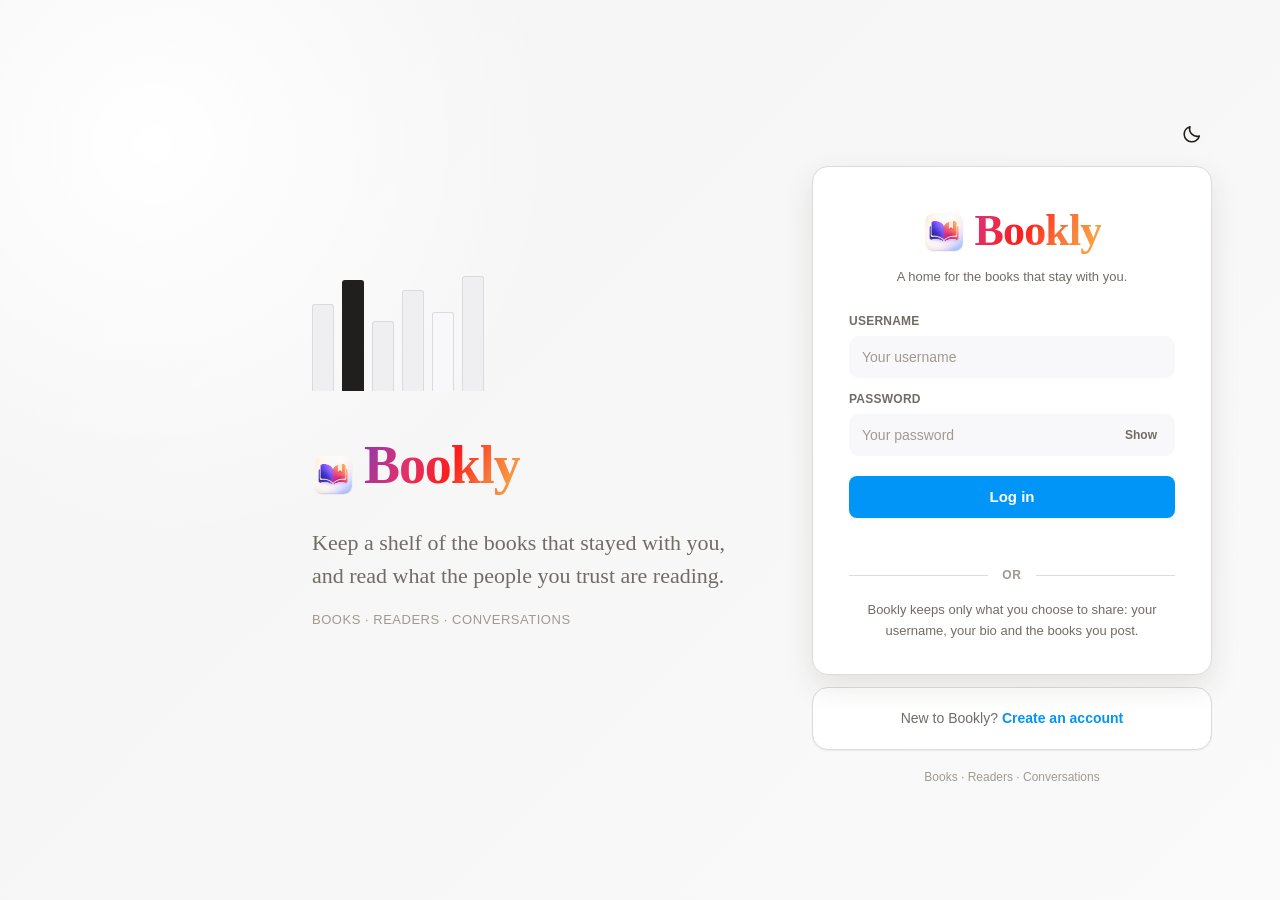
==== frontend/login.html @ fe9ab0d0 "fix: Frontend and backend communication problem fixed" ====
<!doctype html>
<html lang="en">
<head>
    <meta charset="utf-8">

    <meta
        name="viewport"
        content="width=device-width, initial-scale=1, viewport-fit=cover"
    >

    <meta name="description" content="Log in to Bookly.">

    <title>Log in | Bookly</title>

    <link rel="stylesheet" href="assets/css/main.css">
    <link rel="stylesheet" href="assets/css/auth.css">
</head>

<body data-page="login" data-shell="off">

<main class="auth">

    <section class="auth-visual" aria-hidden="true">

        <div class="auth-quote">

            <div class="auth-spines">
                <span class="auth-spine"></span>
                <span class="auth-spine"></span>
                <span class="auth-spine"></span>
                <span class="auth-spine"></span>
                <span class="auth-spine"></span>
                <span class="auth-spine"></span>
            </div>

            <span class="auth-brand-lockup"><img src="assets/images/bookly-icon.png" alt="Bookly"><span class="brand">Bookly</span></span>

            <p>
                Keep a shelf of the books that stayed with you, and read
                what the people you trust are reading.
            </p>

            <p class="auth-quote-meta">Books · Readers · Conversations</p>

        </div>

    </section>

    <div class="auth-main">

        <div class="auth-topbar">
            <button
                class="icon-btn"
                type="button"
                data-theme-toggle
                aria-label="Switch theme"
            >
                <svg viewBox="0 0 24 24" fill="none" stroke="currentColor" stroke-width="1.7" stroke-linecap="round" stroke-linejoin="round" aria-hidden="true">
                    <path d="M20 14.2A8.2 8.2 0 0 1 9.8 4a8.4 8.4 0 1 0 10.2 10.2z"/>
                </svg>
            </button>
        </div>

        <section class="auth-card">

            <div class="auth-brand">
                <h1 class="brand auth-brand-lockup"><img src="assets/images/bookly-icon.png" alt=""><span>Bookly</span></h1>
                <p>A home for the books that stay with you.</p>
            </div>

            <form class="auth-form" id="login-form" novalidate>

                <div class="field">
                    <label for="username">Username</label>

                    <input
                        class="input"
                        id="username"
                        type="text"
                        minlength="3"
                        maxlength="50"
                        autocomplete="username"
                        placeholder="Your username"
                        required
                    >
                </div>

                <div class="field">
                    <label for="password">Password</label>

                    <div class="password-field">
                        <input
                            class="input"
                            id="password"
                            type="password"
                            minlength="8"
                            maxlength="50"
                            autocomplete="current-password"
                            placeholder="Your password"
                            required
                        >

                        <button
                            class="password-toggle"
                            type="button"
                            data-password-toggle="password"
                        >
                            Show
                        </button>
                    </div>
                </div>

                <button class="btn btn-primary btn-lg btn-block auth-submit" type="submit">
                    Log in
                </button>

                <p class="form-message" id="login-message" role="status" aria-live="polite"></p>

            </form>

            <div class="auth-divider"><span>or</span></div>

            <p class="auth-note">
                Bookly keeps only what you choose to share: your username,
                your bio and the books you post.
            </p>

        </section>

        <section class="auth-switch">
            New to Bookly?
            <a href="register.html">Create an account</a>
        </section>

        <p class="auth-foot">Books · Readers · Conversations</p>

    </div>

</main>

<script src="assets/js/config.js"></script>
<script src="assets/js/api.js"></script>
<script src="assets/js/theme.js"></script>
<script src="assets/js/auth.js"></script>

</body>
</html>
---- frontend/assets/css/main.css ----
/* ==========================================================================
   Bookly — main.css
   Design tokens, resets, app shell (sidebar / topbar / tabbar) and primitives.
   Palette is strictly black / white / gray.
   ========================================================================== */

/* --------------------------------------------------------------------------
   1. Tokens
   -------------------------------------------------------------------------- */

:root {
    color-scheme: light;

    --bg: #f3f1ee;
    --bg-muted: #ece9e5;
    --surface: #fffdfa;
    --surface-2: #f7f4f0;
    --surface-3: #ebe7e1;

    --border: #ded9d2;
    --border-strong: #c9c1b8;

    --text: #211f1d;
    --text-2: #716c66;
    --text-3: #a09a92;
    --text-inverse: #ffffff;

    --solid: #292624;
    --solid-hover: #45403c;
    --solid-text: #ffffff;
    --accent: #0095F6;
    --accent-soft: #E8F3FF;
    --like: #FF3040;

    --overlay: rgba(10, 10, 10, 0.55);
    --skeleton-a: #efefef;
    --skeleton-b: #e2e2e2;

    --shadow-sm: 0 1px 2px rgba(0, 0, 0, 0.06);
    --shadow-md: 0 4px 16px rgba(0, 0, 0, 0.08);
    --shadow-lg: 0 16px 48px rgba(0, 0, 0, 0.16);

    --radius-sm: 6px;
    --radius-md: 10px;
    --radius-lg: 16px;
    --radius-pill: 999px;

    --sidebar-w: 72px;
    --sidebar-w-xl: 244px;
    --topbar-h: 54px;
    --tabbar-h: 52px;
    --feed-w: 630px;
    --aside-w: 320px;

    --font: -apple-system, BlinkMacSystemFont, "Segoe UI", Roboto, Helvetica,
        Arial, "Apple Color Emoji", "Segoe UI Emoji", sans-serif;
    --font-brand: Georgia, "Iowan Old Style", "Times New Roman", serif;

    --ease: cubic-bezier(0.22, 0.61, 0.36, 1);
    --dur: 180ms;
}

[data-theme="dark"] {
    color-scheme: dark;

    --bg: #111827;
    --bg-muted: #0f172a;
    --surface: #1b2433;
    --surface-2: #263246;
    --surface-3: #334155;

    --border: #39465a;
    --border-strong: #53647d;

    --text: #eef2ff;
    --text-2: #aab7cc;
    --text-3: #7f8da3;
    --text-inverse: #101827;

    --solid: #eee9e2;
    --solid-hover: #ffffff;
    --solid-text: #171614;
    --accent: #0095F6;
    --accent-soft: #182A38;
    --like: #FF3040;

    --overlay: rgba(0, 0, 0, 0.72);
    --skeleton-a: #1a1a1a;
    --skeleton-b: #242424;

    --shadow-sm: 0 1px 2px rgba(0, 0, 0, 0.6);
    --shadow-md: 0 4px 16px rgba(0, 0, 0, 0.7);
    --shadow-lg: 0 16px 48px rgba(0, 0, 0, 0.8);
}

/* --------------------------------------------------------------------------
   2. Reset
   -------------------------------------------------------------------------- */

*,
*::before,
*::after {
    box-sizing: border-box;
}

html {
    -webkit-text-size-adjust: 100%;
}

body {
    margin: 0;
    background: var(--bg);
    color: var(--text);
    font-family: var(--font);
    font-size: 14px;
    line-height: 1.5;
    -webkit-font-smoothing: antialiased;
    -moz-osx-font-smoothing: grayscale;
}

h1,
h2,
h3,
h4,
p,
figure {
    margin: 0;
}

img,
svg {
    display: block;
    max-width: 100%;
}

button,
input,
select,
textarea {
    font: inherit;
    color: inherit;
}

button {
    background: none;
    border: 0;
    padding: 0;
    cursor: pointer;
}

a {
    color: inherit;
    text-decoration: none;
}

ul {
    margin: 0;
    padding: 0;
    list-style: none;
}

:focus-visible {
    outline: 2px solid var(--text);
    outline-offset: 2px;
    border-radius: var(--radius-sm);
}

::selection {
    background: var(--text);
    color: var(--text-inverse);
}

* {
    scrollbar-width: thin;
    scrollbar-color: var(--border-strong) transparent;
}

*::-webkit-scrollbar {
    width: 8px;
    height: 8px;
}

*::-webkit-scrollbar-thumb {
    background: var(--border-strong);
    border-radius: var(--radius-pill);
}

*::-webkit-scrollbar-track {
    background: transparent;
}

/* --------------------------------------------------------------------------
   3. Typography helpers
   -------------------------------------------------------------------------- */

.brand {
    font-family: var(--font-brand);
    font-size: 24px;
    letter-spacing: -0.02em;
    font-weight: 600;
}

.title-lg {
    font-size: 20px;
    font-weight: 600;
    letter-spacing: -0.01em;
}

.title-md {
    font-size: 16px;
    font-weight: 600;
}

.meta {
    color: var(--text-2);
    font-size: 12px;
}

.muted {
    color: var(--text-2);
}

.truncate {
    overflow: hidden;
    text-overflow: ellipsis;
    white-space: nowrap;
}

.visually-hidden {
    position: absolute;
    width: 1px;
    height: 1px;
    margin: -1px;
    padding: 0;
    overflow: hidden;
    clip: rect(0 0 0 0);
    white-space: nowrap;
    border: 0;
}

/* --------------------------------------------------------------------------
   4. Buttons
   -------------------------------------------------------------------------- */

.btn {
    display: inline-flex;
    align-items: center;
    justify-content: center;
    gap: 8px;
    height: 34px;
    padding: 0 16px;
    border-radius: var(--radius-md);
    border: 1px solid transparent;
    font-size: 14px;
    font-weight: 600;
    white-space: nowrap;
    transition: background var(--dur) var(--ease), color var(--dur) var(--ease),
        border-color var(--dur) var(--ease), transform var(--dur) var(--ease),
        opacity var(--dur) var(--ease);
}

.btn:active {
    transform: scale(0.97);
}

.btn[disabled] {
    opacity: 0.5;
    pointer-events: none;
}

.btn-primary {
    background: var(--accent);
    color: var(--solid-text);
}

.btn-primary:hover {
    background: #3f4aa3;
}

.btn-secondary {
    background: var(--surface-2);
    color: var(--text);
}

.btn-secondary:hover {
    background: var(--surface-3);
}

.btn-outline {
    background: transparent;
    border-color: var(--border);
    color: var(--text);
}

.btn-outline:hover {
    background: var(--surface-2);
    border-color: var(--border-strong);
}

.btn-danger {
    background: transparent;
    border-color: var(--border);
    color: var(--text);
}

.btn-danger:hover {
    background: var(--surface-2);
    border-color: var(--text);
}

.btn-ghost {
    background: transparent;
    color: var(--text-2);
    height: 32px;
    padding: 0 10px;
}

.btn-ghost:hover {
    color: var(--text);
    background: var(--surface-2);
}

.btn-block {
    width: 100%;
}

.btn-lg {
    height: 42px;
    padding: 0 22px;
    font-size: 15px;
}

.btn-sm {
    height: 30px;
    padding: 0 12px;
    font-size: 13px;
}

.btn-icon {
    width: 34px;
    padding: 0;
    flex: none;
}

.btn svg {
    width: 16px;
    height: 16px;
    flex: none;
}

.link {
    color: var(--accent);
    font-weight: 600;
}

.link:hover {
    color: var(--text-2);
}

.icon-btn {
    display: inline-flex;
    align-items: center;
    justify-content: center;
    width: 40px;
    height: 40px;
    border-radius: var(--radius-pill);
    color: var(--text);
    transition: background var(--dur) var(--ease),
        transform var(--dur) var(--ease);
}

.icon-btn:hover {
    background: var(--surface-2);
}

.icon-btn:active {
    transform: scale(0.92);
}

.icon-btn svg {
    width: 22px;
    height: 22px;
}

/* --------------------------------------------------------------------------
   5. Forms
   -------------------------------------------------------------------------- */

.field {
    display: flex;
    flex-direction: column;
    gap: 6px;
    margin-bottom: 14px;
}

.field > label {
    font-size: 12px;
    font-weight: 600;
    letter-spacing: 0.02em;
    text-transform: uppercase;
    color: var(--text-2);
}

.input,
.textarea,
.select {
    width: 100%;
    background: var(--surface-2);
    border: 1px solid transparent;
    border-radius: var(--radius-md);
    padding: 10px 12px;
    font-size: 14px;
    color: var(--text);
    transition: border-color var(--dur) var(--ease),
        background var(--dur) var(--ease);
}

.input::placeholder,
.textarea::placeholder {
    color: var(--text-3);
}

.input:focus,
.textarea:focus,
.select:focus {
    outline: none;
    border-color: var(--border-strong);
    background: var(--surface);
}

.textarea {
    min-height: 110px;
    resize: vertical;
    line-height: 1.6;
}

.select {
    appearance: none;
    background-image: linear-gradient(45deg, transparent 50%, var(--text-2) 50%),
        linear-gradient(135deg, var(--text-2) 50%, transparent 50%);
    background-position: calc(100% - 18px) 50%, calc(100% - 13px) 50%;
    background-size: 5px 5px, 5px 5px;
    background-repeat: no-repeat;
    padding-right: 36px;
}

.field-hint {
    font-size: 12px;
    color: var(--text-3);
}

.switch-row {
    display: flex;
    align-items: center;
    justify-content: space-between;
    gap: 16px;
    padding: 14px 0;
    border-top: 1px solid var(--border);
}

.switch-row-text strong {
    display: block;
    font-size: 14px;
}

.switch {
    position: relative;
    display: inline-block;
    width: 42px;
    height: 24px;
    flex: none;
}

.switch input {
    position: absolute;
    opacity: 0;
    width: 100%;
    height: 100%;
    margin: 0;
    cursor: pointer;
    z-index: 1;
}

.switch-track {
    position: absolute;
    inset: 0;
    border-radius: var(--radius-pill);
    background: var(--surface-3);
    border: 1px solid var(--border);
    transition: background var(--dur) var(--ease),
        border-color var(--dur) var(--ease);
}

.switch-track::after {
    content: "";
    position: absolute;
    top: 50%;
    left: 3px;
    width: 16px;
    height: 16px;
    transform: translateY(-50%);
    border-radius: 50%;
    background: var(--text-2);
    transition: transform var(--dur) var(--ease),
        background var(--dur) var(--ease);
}

.switch input:checked + .switch-track {
    background: var(--solid);
    border-color: var(--solid);
}

.switch input:checked + .switch-track::after {
    transform: translate(18px, -50%);
    background: var(--solid-text);
}

.form-message {
    min-height: 18px;
    font-size: 13px;
    color: var(--text-2);
    margin-top: 10px;
}

.form-message.is-error {
    color: var(--text);
    font-weight: 600;
}

.form-message.is-success {
    color: var(--text-2);
    font-weight: 600;
}

/* --------------------------------------------------------------------------
   6. Avatars
   -------------------------------------------------------------------------- */

.avatar {
    display: inline-flex;
    align-items: center;
    justify-content: center;
    width: 32px;
    height: 32px;
    flex: none;
    border-radius: 50%;
    background: var(--surface-3);
    color: var(--text);
    font-weight: 600;
    font-size: 13px;
    text-transform: uppercase;
    user-select: none;
    overflow: hidden;
    border: 1px solid var(--border);
}

.avatar img {
    width: 100%;
    height: 100%;
    object-fit: cover;
}

.avatar-sm {
    width: 26px;
    height: 26px;
    font-size: 11px;
}

.avatar-md {
    width: 44px;
    height: 44px;
    font-size: 16px;
}

.avatar-lg {
    width: 77px;
    height: 77px;
    font-size: 28px;
}

.avatar-xl {
    width: 96px;
    height: 96px;
    font-size: 34px;
}

/* --------------------------------------------------------------------------
   7. App shell
   -------------------------------------------------------------------------- */

.app {
    min-height: 100vh;
    padding-bottom: calc(var(--tabbar-h) + env(safe-area-inset-bottom, 0px));
}

.sidebar {
    display: none;
    position: fixed;
    top: 0;
    left: 0;
    bottom: 0;
    width: var(--sidebar-w);
    padding: 8px 12px 20px;
    border-right: 1px solid var(--border);
    background: var(--bg);
    z-index: 40;
    flex-direction: column;
    transition: width var(--dur) var(--ease);
}

.sidebar-brand {
    display: flex;
    align-items: center;
    gap: 12px;
    height: 72px;
    padding: 0 12px;
    margin-bottom: 8px;
}

.brand-mark {
    display: inline-flex;
    align-items: center;
    justify-content: center;
    width: 26px;
    height: 26px;
    flex: none;
    color: var(--text);
}

.brand-mark svg {
    width: 26px;
    height: 26px;
}

.bookly-brand-icon { width: 30px; height: 30px; object-fit: contain; }
.topbar-brand { display: inline-flex; align-items: center; gap: 8px; }
.topbar-brand .bookly-brand-icon { width: 28px; height: 28px; }

.sidebar-brand .brand-text {
    display: none;
}

.sidebar-nav {
    display: flex;
    flex-direction: column;
    gap: 4px;
    flex: 1;
}

.sidebar-foot {
    display: flex;
    flex-direction: column;
    gap: 4px;
    padding-top: 8px;
}

.nav-link {
    display: flex;
    align-items: center;
    gap: 16px;
    height: 48px;
    padding: 0 12px;
    border-radius: var(--radius-lg);
    color: var(--text);
    transition: background var(--dur) var(--ease),
        transform var(--dur) var(--ease);
}

.nav-link:hover {
    background: var(--surface-2);
}

.nav-link:active {
    transform: scale(0.98);
}

.nav-link svg {
    width: 24px;
    height: 24px;
    flex: none;
}

.nav-link span {
    display: none;
    font-size: 15px;
}

.nav-link.is-active {
    font-weight: 700;
    color: var(--accent);
    background: var(--accent-soft);
}

.nav-link.is-active svg {
    stroke-width: 2.4;
}

.nav-link .avatar {
    width: 24px;
    height: 24px;
    font-size: 11px;
}

.nav-link.is-active .avatar {
    border-color: var(--text);
    border-width: 2px;
}

.topbar {
    position: sticky;
    top: 0;
    z-index: 35;
    display: flex;
    align-items: center;
    justify-content: space-between;
    gap: 12px;
    height: var(--topbar-h);
    padding: 0 8px 0 16px;
    background: var(--bg);
    border-bottom: 1px solid var(--border);
}

.topbar .brand {
    font-size: 22px;
}

.topbar-actions {
    display: flex;
    align-items: center;
    gap: 2px;
}

.topbar-title {
    display: inline-flex;
    align-items: center;
    gap: 10px;
    font-weight: 600;
    font-size: 16px;
    min-width: 0;
}

.tabbar {
    position: fixed;
    left: 0;
    right: 0;
    bottom: 0;
    z-index: 40;
    display: flex;
    align-items: center;
    justify-content: space-around;
    height: calc(var(--tabbar-h) + env(safe-area-inset-bottom, 0px));
    padding-bottom: env(safe-area-inset-bottom, 0px);
    background: var(--bg);
    border-top: 1px solid var(--border);
}

.tabbar a {
    display: inline-flex;
    align-items: center;
    justify-content: center;
    width: 48px;
    height: 100%;
    color: var(--text);
    transition: transform var(--dur) var(--ease);
}

.tabbar a:active {
    transform: scale(0.9);
}

.tabbar svg {
    width: 24px;
    height: 24px;
}

.tabbar a.is-active {
    color: var(--accent);
    background: var(--accent-soft);
    border-radius: var(--radius-md);
}

.tabbar a.is-active svg {
    stroke-width: 2.6
}

.tabbar .avatar {
    width: 24px;
    height: 24px;
    font-size: 11px;
}

.tabbar a.is-active .avatar {
    border-color: var(--text);
    border-width: 2px;
}

.shell {
    width: 100%;
    margin: 0 auto;
    padding: 0 0 40px;
}

.container {
    width: 100%;
    max-width: var(--feed-w);
    margin: 0 auto;
    padding: 0 0 24px;
}

.container-wide {
    max-width: 935px;
    padding: 0 16px 24px;
}

.container-narrow {
    max-width: 620px;
    padding: 0 16px 24px;
}

/* --------------------------------------------------------------------------
   8. Search panel
   -------------------------------------------------------------------------- */

.search-panel {
    position: fixed;
    inset: 0;
    z-index: 60;
    display: none;
}

.search-panel.is-open {
    display: block;
}

.search-backdrop {
    position: absolute;
    inset: 0;
    background: var(--overlay);
    animation: fade-in var(--dur) var(--ease);
}

.search-sheet {
    position: absolute;
    top: 0;
    left: 0;
    width: min(420px, 100%);
    height: 100%;
    background: var(--bg);
    border-right: 1px solid var(--border);
    box-shadow: var(--shadow-lg);
    display: flex;
    flex-direction: column;
    animation: slide-in-left 220ms var(--ease);
}

.search-head {
    padding: 20px 16px 14px;
    border-bottom: 1px solid var(--border);
}

.search-head-row {
    display: flex;
    align-items: center;
    justify-content: space-between;
    margin-bottom: 16px;
}

.search-input-wrap {
    position: relative;
}

.search-input-wrap > svg {
    position: absolute;
    left: 12px;
    top: 50%;
    transform: translateY(-50%);
    width: 16px;
    height: 16px;
    color: var(--text-3);
    pointer-events: none;
}

.search-input-wrap .input {
    padding-left: 36px;
}

.search-results {
    flex: 1;
    overflow-y: auto;
    padding: 8px 0 24px;
}

.search-hint {
    padding: 28px 20px;
    color: var(--text-3);
    font-size: 14px;
    text-align: center;
}

/* --------------------------------------------------------------------------
   9. User rows
   -------------------------------------------------------------------------- */

.user-row {
    display: flex;
    align-items: center;
    gap: 12px;
    padding: 8px 16px;
    transition: background var(--dur) var(--ease);
}

.user-row:hover {
    background: var(--surface-2);
}

.user-row-body {
    min-width: 0;
    flex: 1;
}

.user-row-name {
    font-weight: 600;
    font-size: 14px;
}

.user-row-meta {
    color: var(--text-2);
    font-size: 12px;
}

/* --------------------------------------------------------------------------
   10. Modal
   -------------------------------------------------------------------------- */

.modal {
    position: fixed;
    inset: 0;
    z-index: 70;
    display: none;
    align-items: center;
    justify-content: center;
    padding: 20px;
}

.modal.is-open {
    display: flex;
}

.modal-backdrop {
    position: absolute;
    inset: 0;
    background: var(--overlay);
    animation: fade-in var(--dur) var(--ease);
}

.modal-card {
    position: relative;
    width: min(400px, 100%);
    max-height: 82vh;
    overflow: hidden;
    display: flex;
    flex-direction: column;
    background: var(--surface);
    border: 1px solid var(--border);
    border-radius: var(--radius-lg);
    box-shadow: var(--shadow-lg);
    animation: pop-in 200ms var(--ease);
}

.modal-head {
    padding: 22px 20px 16px;
    text-align: center;
}

.modal-head p {
    color: var(--text-2);
    margin-top: 6px;
    font-size: 14px;
}

.modal-body {
    overflow-y: auto;
    padding: 4px 0 8px;
}

.modal-actions {
    display: flex;
    flex-direction: column;
}

.modal-action {
    padding: 14px 16px;
    font-size: 14px;
    font-weight: 600;
    text-align: center;
    border-top: 1px solid var(--border);
    transition: background var(--dur) var(--ease);
}

.modal-action:hover {
    background: var(--surface-2);
}

.modal-action.is-strong {
    font-weight: 700;
}

.modal-list-head {
    display: flex;
    align-items: center;
    justify-content: space-between;
    padding: 14px 16px;
    border-bottom: 1px solid var(--border);
}

/* --------------------------------------------------------------------------
   11. Toast
   -------------------------------------------------------------------------- */

.toast-stack {
    position: fixed;
    left: 50%;
    bottom: calc(var(--tabbar-h) + 20px);
    transform: translateX(-50%);
    z-index: 90;
    display: flex;
    flex-direction: column;
    gap: 8px;
    align-items: center;
    pointer-events: none;
    width: min(420px, calc(100% - 32px));
}

.toast {
    background: var(--solid);
    color: var(--solid-text);
    padding: 11px 16px;
    border-radius: var(--radius-md);
    font-size: 13px;
    box-shadow: var(--shadow-md);
    animation: toast-in 220ms var(--ease);
    max-width: 100%;
    text-align: center;
}

.toast.is-out {
    animation: toast-out 200ms var(--ease) forwards;
}

/* --------------------------------------------------------------------------
   12. States
   -------------------------------------------------------------------------- */

.skeleton {
    background: linear-gradient(
        90deg,
        var(--skeleton-a) 25%,
        var(--skeleton-b) 37%,
        var(--skeleton-a) 63%
    );
    background-size: 400% 100%;
    animation: shimmer 1.3s ease infinite;
    border-radius: var(--radius-sm);
}

.spinner {
    width: 22px;
    height: 22px;
    border-radius: 50%;
    border: 2px solid var(--border);
    border-top-color: var(--text);
    animation: spin 700ms linear infinite;
    margin: 32px auto;
}

.state {
    text-align: center;
    padding: 56px 24px;
    display: flex;
    flex-direction: column;
    align-items: center;
    gap: 10px;
}

.state svg {
    width: 44px;
    height: 44px;
    color: var(--text-3);
    margin-bottom: 4px;
}

.state h2 {
    font-size: 20px;
    font-weight: 600;
}

.state p {
    color: var(--text-2);
    max-width: 340px;
}

.state .btn {
    margin-top: 10px;
}

/* --------------------------------------------------------------------------
   13. Animations
   -------------------------------------------------------------------------- */

@keyframes fade-in {
    from {
        opacity: 0;
    }
    to {
        opacity: 1;
    }
}

@keyframes pop-in {
    from {
        opacity: 0;
        transform: scale(0.96);
    }
    to {
        opacity: 1;
        transform: scale(1);
    }
}

@keyframes slide-in-left {
    from {
        transform: translateX(-24px);
        opacity: 0;
    }
    to {
        transform: translateX(0);
        opacity: 1;
    }
}

@keyframes toast-in {
    from {
        opacity: 0;
        transform: translateY(12px);
    }
    to {
        opacity: 1;
        transform: translateY(0);
    }
}

@keyframes toast-out {
    to {
        opacity: 0;
        transform: translateY(8px);
    }
}

@keyframes shimmer {
    from {
        background-position: 100% 50%;
    }
    to {
        background-position: 0 50%;
    }
}

@keyframes spin {
    to {
        transform: rotate(360deg);
    }
}

@keyframes rise {
    from {
        opacity: 0;
        transform: translateY(10px);
    }
    to {
        opacity: 1;
        transform: translateY(0);
    }
}

@keyframes heart-pop {
    0% {
        transform: scale(1);
    }
    35% {
        transform: scale(1.25);
    }
    70% {
        transform: scale(0.92);
    }
    100% {
        transform: scale(1);
    }
}

@keyframes burst {
    0% {
        opacity: 0;
        transform: translate(-50%, -50%) scale(0.4);
    }
    20% {
        opacity: 1;
        transform: translate(-50%, -50%) scale(1.15);
    }
    45% {
        transform: translate(-50%, -50%) scale(0.95);
    }
    65% {
        opacity: 1;
        transform: translate(-50%, -50%) scale(1);
    }
    100% {
        opacity: 0;
        transform: translate(-50%, -50%) scale(1.05);
    }
}

@media (prefers-reduced-motion: reduce) {
    *,
    *::before,
    *::after {
        animation-duration: 0.01ms !important;
        animation-iteration-count: 1 !important;
        transition-duration: 0.01ms !important;
    }
}

/* --------------------------------------------------------------------------
   14. Responsive shell
   -------------------------------------------------------------------------- */

@media (min-width: 768px) {
    .app {
        padding-left: var(--sidebar-w);
        padding-bottom: 0;
    }

    .sidebar {
        display: flex;
    }

    .topbar,
    .tabbar {
        display: none;
    }

    .shell {
        padding-top: 28px;
    }

    .toast-stack {
        bottom: 28px;
        left: calc(50% + (var(--sidebar-w) / 2));
    }

    .search-sheet {
        left: var(--sidebar-w);
        border-radius: 0 var(--radius-lg) var(--radius-lg) 0;
    }
}

@media (min-width: 1264px) {
    .app {
        padding-left: var(--sidebar-w-xl);
    }

    .sidebar {
        width: var(--sidebar-w-xl);
        padding: 8px 12px 20px 16px;
    }

    .sidebar-brand .brand-text {
        display: block;
    }

    .nav-link span {
        display: block;
    }

    .toast-stack {
        left: calc(50% + (var(--sidebar-w-xl) / 2));
    }

    .search-sheet {
        left: var(--sidebar-w-xl);
    }
}

@media (max-width: 767px) {
    .hide-mobile {
        display: none !important;
    }
}

@media (min-width: 768px) {
    .hide-desktop {
        display: none !important;
    }
}

/* Production polish overrides */
:root { --bg: #FAFAFA --bg-muted: #F4F4F4 --surface: #FFFFFF --surface-2: #F8F8FA --surface-3: #EFEFF2 --border: #DBDBDB --border-strong: #BDBDBD --accent: #0095F6; --accent-soft: #E8F3FF; --like: #FF3040 --shadow-sm: 0 3px 12px rgba(65,49,34,.07); --shadow-md: 0 12px 30px rgba(65,49,34,.11); }
[data-theme="dark"] { --bg: #000000 --bg-muted: #121212 --surface: #121212 --surface-2: #1C1C1C --surface-3: #262626 --border: #2B2B2B --border-strong: #464646 --text: #f2eee8; --text-2: #b5aea5; --text-3: #817b74; --accent: #0095F6; --accent-soft: #182A38; --like: #FF3040 --shadow-sm: 0 4px 14px rgba(0,0,0,.24); --shadow-md: 0 14px 34px rgba(0,0,0,.32); }
body { background: radial-gradient(circle at 50% -20%, var(--surface-2), var(--bg) 46%); }
.btn-primary, .auth-submit { background: var(--accent); color: #fff; box-shadow: var(--shadow-sm); }
.btn-primary:hover, .auth-submit:hover { background: color-mix(in srgb, var(--accent) 82%, #202033); box-shadow: var(--shadow-md); }
.nav-link.is-active, .tabbar a.is-active { color: var(--accent); background: var(--accent-soft); }
.link, .auth-switch a, .profile-tab.is-active { color: var(--accent); }
.icon-btn:hover, .post-more:hover, .btn-outline:hover, .btn-ghost:hover, .password-toggle:hover { color: var(--accent); background: var(--accent-soft); }
.input:focus, .textarea:focus, .select:focus { border-color: var(--accent); box-shadow: 0 0 0 3px color-mix(in srgb, var(--accent) 18%, transparent); }
.avatar { background: linear-gradient(145deg, var(--surface-3), var(--surface-2)); }


/* Instagram-inspired Bookly branding accents */
:root { --brand-gradient: linear-gradient(115deg, #833AB4 0%, #E1306C 32%, #FD1D1D 55%, #F77737 76%, #FCAF45 100%); }
.brand { background: var(--brand-gradient); -webkit-background-clip: text; background-clip: text; color: transparent; }
.sidebar-brand:hover .brand { filter: saturate(1.15); }
.avatar-ring { background: var(--brand-gradient); }
.post-action.is-liked svg, .comment-like.is-liked svg { color: #FF3040; fill: #FF3040; }


/* Final Instagram palette tokens */
:root { --bg: #FAFAFA; --bg-muted: #F4F4F4; --surface: #FFFFFF; --surface-2: #F8F8FA; --surface-3: #EFEFF2; --border: #DBDBDB; --border-strong: #BDBDBD; --accent: #0095F6; --accent-soft: #E8F3FF; --like: #FF3040; }
[data-theme="dark"] { --bg: #000000; --bg-muted: #121212; --surface: #121212; --surface-2: #1C1C1C; --surface-3: #262626; --border: #2B2B2B; --border-strong: #464646; --accent: #0095F6; --accent-soft: #182A38; --like: #FF3040; }


.session-list { display: flex; flex-direction: column; }
.session-row { display: flex; align-items: center; justify-content: space-between; gap: 14px; padding: 14px 16px; border-top: 1px solid var(--border); }
.session-row-copy { display: flex; min-width: 0; flex-direction: column; gap: 3px; }
.session-row-copy strong { font-size: 14px; }
.session-row-copy span, .session-empty { color: var(--text-2); font-size: 12px; }
.session-row .btn { flex: none; }
.session-logout-others { color: var(--accent); }
---- frontend/assets/css/auth.css ----
/* ==========================================================================
   Bookly — auth.css
   Login and registration screens. Depends on tokens declared in main.css.
   ========================================================================== */

.auth {
    min-height: 100vh;
    display: grid;
    grid-template-columns: minmax(0, 1fr);
    align-items: center;
    justify-items: center;
    padding: 32px 20px 48px;
    background:
        radial-gradient(circle at 12% 16%, var(--surface) 0, transparent 30%),
        linear-gradient(135deg, var(--bg-muted), var(--bg));
}

.auth-visual {
    display: none;
}

.auth-main {
    width: 100%;
    max-width: 380px;
    display: flex;
    flex-direction: column;
    gap: 12px;
}

.auth-topbar {
    display: flex;
    align-items: center;
    justify-content: flex-end;
    width: 100%;
    max-width: 380px;
    margin: 0 auto;
}

.auth-card {
    border: 1px solid var(--border);
    border-radius: var(--radius-lg);
    background: var(--surface);
    padding: 40px 36px 32px;
    box-shadow: var(--shadow-md);
    animation: rise 320ms var(--ease) both;
    box-shadow: 0 18px 42px rgba(58, 48, 42, 0.12);
}

.auth-brand {
    text-align: center;
    margin-bottom: 26px;
}

.auth-brand-lockup { display: inline-flex; align-items: center; justify-content: center; gap: 10px; }
.auth-brand-lockup img { width: 42px; height: 42px; object-fit: contain; }

.auth-brand .brand {
    font-family: var(--font-brand);
    font-size: 44px;
    font-weight: 700;
    line-height: 1.1;
}

.auth-brand p {
    color: var(--text-2);
    font-size: 13px;
    margin-top: 8px;
}

.auth-form .field {
    margin-bottom: 12px;
}

.auth-form .input {
    height: 42px;
}

.auth-submit {
    margin-top: 8px;
    background: var(--accent);
    border-radius: 8px;
}

.auth-divider {
    display: flex;
    align-items: center;
    gap: 14px;
    margin: 20px 0 16px;
    color: var(--text-3);
    font-size: 12px;
    font-weight: 600;
    letter-spacing: 0.06em;
    text-transform: uppercase;
}

.auth-divider::before,
.auth-divider::after {
    content: "";
    flex: 1;
    height: 1px;
    background: var(--border);
}

.auth-note {
    text-align: center;
    color: var(--text-2);
    font-size: 13px;
    line-height: 1.6;
}

.auth-switch {
    border: 1px solid var(--border);
    border-radius: var(--radius-lg);
    background: var(--surface);
    padding: 20px;
    text-align: center;
    font-size: 14px;
    color: var(--text-2);
    box-shadow: var(--shadow-sm);
}

.auth-switch a {
    font-weight: 700;
    color: var(--accent);
}

.auth-switch a:hover {
    color: var(--text);
}

.auth-foot {
    text-align: center;
    color: var(--text-3);
    font-size: 12px;
    margin-top: 6px;
}

.password-field {
    position: relative;
}

.password-toggle {
    position: absolute;
    right: 10px;
    top: 50%;
    transform: translateY(-50%);
    font-size: 12px;
    font-weight: 600;
    color: var(--text-2);
    padding: 6px 8px;
    border-radius: var(--radius-sm);
}

.password-toggle:hover {
    color: var(--accent);
    background: var(--surface-2);
}

.auth-quote {
    max-width: 420px;
}

.auth-quote .brand {
    font-size: 54px;
    margin-bottom: 20px;
}

.auth-quote p {
    font-family: var(--font-brand);
    font-size: 22px;
    line-height: 1.5;
    color: var(--text-2);
}

.auth-quote .auth-quote-meta {
    font-family: var(--font);
    font-size: 13px;
    color: var(--text-3);
    margin-top: 18px;
    letter-spacing: 0.04em;
    text-transform: uppercase;
}

.auth-spines {
    display: flex;
    align-items: flex-end;
    gap: 8px;
    height: 120px;
    margin-bottom: 34px;
}

.auth-spine {
    width: 22px;
    border-radius: 3px 3px 0 0;
    background: var(--surface-3);
    border: 1px solid var(--border);
    border-bottom: 0;
    animation: rise 520ms var(--ease) both;
}

.auth-spine:nth-child(1) {
    height: 72%;
    animation-delay: 40ms;
}

.auth-spine:nth-child(2) {
    height: 92%;
    background: var(--text);
    border-color: var(--text);
    animation-delay: 90ms;
}

.auth-topbar .icon-btn:hover {
    color: var(--accent);
    background: var(--accent-soft);
}

.auth-card .input:focus {
    border-color: var(--accent);
    box-shadow: 0 0 0 3px color-mix(in srgb, var(--accent) 16%, transparent);
}

.auth-spine:nth-child(3) {
    height: 58%;
    animation-delay: 140ms;
}

.auth-spine:nth-child(4) {
    height: 84%;
    animation-delay: 190ms;
}

.auth-spine:nth-child(5) {
    height: 66%;
    background: var(--surface-2);
    animation-delay: 240ms;
}

.auth-spine:nth-child(6) {
    height: 96%;
    animation-delay: 290ms;
}

@media (min-width: 900px) {
    .auth {
        grid-template-columns: minmax(0, 1fr) 420px;
        gap: 56px;
        padding: 40px 48px;
        justify-items: stretch;
        align-items: center;
    }

    .auth-visual {
        display: flex;
        align-items: center;
        justify-content: flex-end;
        padding-right: 24px;
    }

    .auth-main {
        max-width: 400px;
        justify-self: start;
    }

    .auth-topbar {
        max-width: 400px;
    }
}

@media (max-width: 480px) {
    .auth {
        padding: 18px 12px 32px;
    }

    .auth-card {
        padding: 32px 22px 26px;
    }

    .auth-brand .brand {
        font-size: 40px;
    }
}

.auth-card { border-color: var(--border); background: var(--surface); box-shadow: var(--shadow-md); }
.auth-switch { border-color: var(--border); background: var(--surface); box-shadow: var(--shadow-sm); }


.auth-logo .auth-brand-lockup { display: inline-flex; align-items: center; justify-content: center; gap: 10px; }
.auth-logo .auth-brand-lockup img { width: 42px; height: 42px; object-fit: contain; }
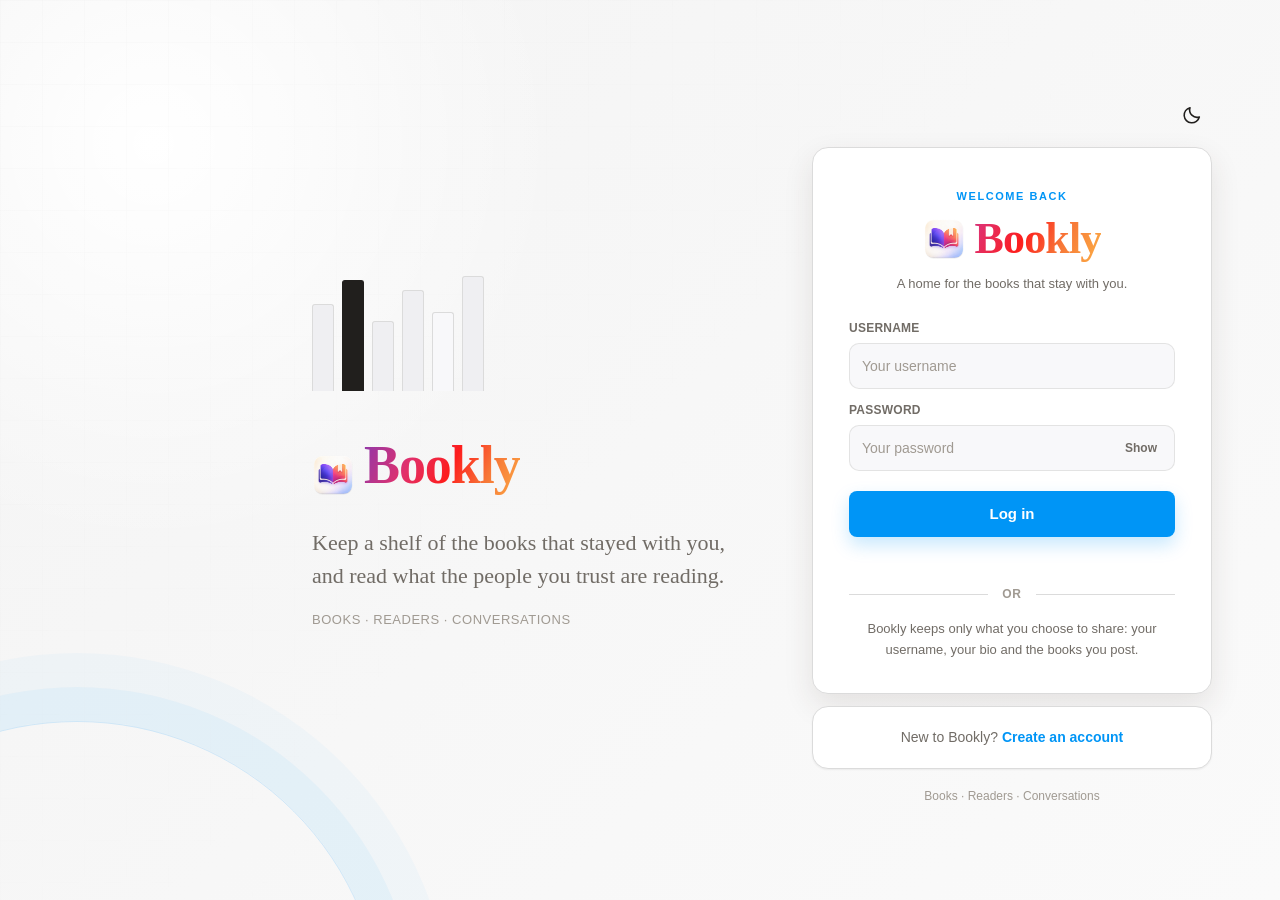
==== commit 75aebf1a: "login page design enhanced" ====
--- a/frontend/login.html
+++ b/frontend/login.html
@@ -18,7 +18,7 @@
 
 <body data-page="login" data-shell="off">
 
-<main class="auth">
+<main class="auth auth-login">
 
     <section class="auth-visual" aria-hidden="true">
 
@@ -64,6 +64,7 @@
         <section class="auth-card">
 
             <div class="auth-brand">
+                <span class="auth-kicker">Welcome back</span>
                 <h1 class="brand auth-brand-lockup"><img src="assets/images/bookly-icon.png" alt=""><span>Bookly</span></h1>
                 <p>A home for the books that stay with you.</p>
             </div>
@@ -129,7 +130,7 @@
 
         <section class="auth-switch">
             New to Bookly?
-            <a href="register.html">Create an account</a>
+            <a href="index.html">Create an account</a>
         </section>
 
         <p class="auth-foot">Books · Readers · Conversations</p>
--- a/frontend/assets/css/auth.css
+++ b/frontend/assets/css/auth.css
@@ -287,3 +287,387 @@
 
 .auth-logo .auth-brand-lockup { display: inline-flex; align-items: center; justify-content: center; gap: 10px; }
 .auth-logo .auth-brand-lockup img { width: 42px; height: 42px; object-fit: contain; }
+
+.auth-login {
+    position: relative;
+    overflow: hidden;
+    isolation: isolate;
+}
+
+.auth-login::before,
+.auth-login::after {
+    content: "";
+    position: absolute;
+    pointer-events: none;
+    z-index: -1;
+}
+
+.auth-login::before {
+    width: min(48vw, 620px);
+    aspect-ratio: 1;
+    left: -18vw;
+    bottom: -34vw;
+    border: 1px solid color-mix(in srgb, var(--accent) 16%, transparent);
+    border-radius: 50%;
+    box-shadow: 0 0 0 34px color-mix(in srgb, var(--accent) 5%, transparent),
+        0 0 0 68px color-mix(in srgb, var(--accent) 3%, transparent);
+    animation: auth-orbit 18s ease-in-out infinite alternate;
+}
+
+.auth-login::after {
+    inset: 0;
+    opacity: 0.28;
+    background-image: linear-gradient(
+            color-mix(in srgb, var(--border) 35%, transparent) 1px,
+            transparent 1px
+        ),
+        linear-gradient(
+            90deg,
+            color-mix(in srgb, var(--border) 35%, transparent) 1px,
+            transparent 1px
+        );
+    background-size: 42px 42px;
+    mask-image: linear-gradient(135deg, black, transparent 55%);
+}
+
+.auth-login .auth-main {
+    animation: auth-content-in 560ms var(--ease) both;
+}
+
+.auth-login .auth-card {
+    backdrop-filter: blur(10px);
+    transition: box-shadow var(--dur) var(--ease), transform var(--dur) var(--ease),
+        border-color var(--dur) var(--ease);
+}
+
+.auth-login .auth-card:hover {
+    border-color: var(--border-strong);
+    box-shadow: var(--shadow-lg);
+    transform: translateY(-2px);
+}
+
+.auth-kicker {
+    display: block;
+    margin-bottom: 10px;
+    color: var(--accent);
+    font-size: 11px;
+    font-weight: 700;
+    letter-spacing: 0.14em;
+    text-transform: uppercase;
+}
+
+.auth-login .auth-brand-lockup,
+.auth-login .auth-brand > p,
+.auth-login .auth-form,
+.auth-login .auth-divider,
+.auth-login .auth-note {
+    animation: auth-item-in 480ms var(--ease) both;
+}
+
+.auth-login .auth-brand-lockup { animation-delay: 80ms; }
+.auth-login .auth-brand > p { animation-delay: 130ms; }
+.auth-login .auth-form { animation-delay: 190ms; }
+.auth-login .auth-divider { animation-delay: 260ms; }
+.auth-login .auth-note { animation-delay: 300ms; }
+
+.auth-login .field:focus-within > label {
+    color: var(--accent);
+}
+
+.auth-login .input {
+    min-height: 46px;
+    border-color: color-mix(in srgb, var(--border) 72%, transparent);
+    transition: border-color var(--dur) var(--ease), background var(--dur) var(--ease),
+        box-shadow var(--dur) var(--ease), transform var(--dur) var(--ease);
+}
+
+.auth-login .input:hover {
+    border-color: var(--border-strong);
+}
+
+.auth-login .input:focus {
+    transform: translateY(-1px);
+}
+
+.auth-login .auth-submit {
+    min-height: 46px;
+    box-shadow: 0 8px 18px color-mix(in srgb, var(--accent) 22%, transparent);
+    transition: background var(--dur) var(--ease), box-shadow var(--dur) var(--ease),
+        transform var(--dur) var(--ease);
+}
+
+.auth-login .auth-submit:hover {
+    box-shadow: 0 12px 24px color-mix(in srgb, var(--accent) 30%, transparent);
+    transform: translateY(-2px);
+}
+
+.auth-login .form-message {
+    min-height: 20px;
+    margin-top: 8px;
+}
+
+.auth-login .auth-switch {
+    animation: auth-item-in 480ms 360ms var(--ease) both;
+    transition: border-color var(--dur) var(--ease), transform var(--dur) var(--ease);
+}
+
+.auth-login .auth-switch:hover {
+    border-color: var(--border-strong);
+    transform: translateY(-1px);
+}
+
+.auth-login .auth-visual {
+    animation: auth-visual-in 720ms 120ms var(--ease) both;
+}
+
+.auth-login .auth-quote {
+    animation: auth-float 8s ease-in-out 900ms infinite;
+}
+
+@keyframes auth-content-in {
+    from { opacity: 0; transform: translateY(18px); }
+    to { opacity: 1; transform: translateY(0); }
+}
+
+@keyframes auth-item-in {
+    from { opacity: 0; transform: translateY(10px); }
+    to { opacity: 1; transform: translateY(0); }
+}
+
+@keyframes auth-visual-in {
+    from { opacity: 0; transform: translateX(-22px); }
+    to { opacity: 1; transform: translateX(0); }
+}
+
+@keyframes auth-float {
+    0%, 100% { transform: translateY(0); }
+    50% { transform: translateY(-6px); }
+}
+
+@keyframes auth-orbit {
+    from { transform: translate(0, 0) rotate(-8deg); }
+    to { transform: translate(34px, -18px) rotate(8deg); }
+}
+
+@media (prefers-reduced-motion: reduce) {
+    .auth-login *,
+    .auth-login::before {
+        animation: none !important;
+        transition-duration: 0.01ms !important;
+    }
+}
+
+.auth-register {
+    grid-template-columns: minmax(0, 1fr);
+}
+
+.auth-register .auth-main {
+    max-width: 440px;
+}
+
+.auth-register .auth-card {
+    padding: clamp(28px, 5vw, 44px) clamp(22px, 6vw, 40px) clamp(26px, 4vw, 34px);
+}
+
+.auth-register .auth-brand {
+    margin-bottom: clamp(22px, 4vw, 30px);
+}
+
+.auth-register .auth-brand .brand {
+    font-size: clamp(36px, 6vw, 46px);
+}
+
+.auth-register .auth-switch {
+    padding: 17px 20px;
+}
+
+.auth {
+    height: 100vh;
+    min-height: 100dvh;
+    overflow: hidden;
+}
+
+@media (max-height: 720px) and (max-width: 899px) {
+    .auth {
+        align-items: flex-start;
+        padding: max(12px, 2.5vh) 12px 24px;
+    }
+
+    .auth-main {
+        gap: 8px;
+    }
+
+    .auth-topbar {
+        min-height: 28px;
+    }
+
+    .auth-card {
+        padding: clamp(18px, 3vh, 28px) clamp(22px, 6vw, 34px) 20px;
+    }
+
+    .auth-brand {
+        margin-bottom: 18px;
+    }
+
+    .auth-brand .brand {
+        font-size: clamp(36px, 8vw, 42px);
+    }
+
+    .auth-brand p {
+        margin-top: 6px;
+    }
+
+    .auth-form .field {
+        margin-bottom: 10px;
+    }
+
+    .auth-login .input,
+    .auth-login .auth-submit {
+        min-height: 44px;
+    }
+
+    .auth-divider {
+        margin: 14px 0 10px;
+    }
+
+    .auth-note {
+        font-size: 12px;
+        line-height: 1.45;
+    }
+
+    .auth-switch {
+        padding: 15px 18px;
+    }
+}
+
+@media (max-height: 760px) and (min-width: 900px) {
+    .auth {
+        align-items: flex-start;
+        padding: 16px 32px 20px;
+    }
+
+    .auth-main {
+        gap: 4px;
+    }
+
+    .auth-topbar {
+        min-height: 28px;
+    }
+
+    .auth-card {
+        padding: 24px 30px 10px;
+    }
+
+    .auth-brand {
+        margin-bottom: 18px;
+    }
+
+    .auth-brand .brand {
+        font-size: 40px;
+    }
+
+    .auth-brand p {
+        margin-top: 6px;
+    }
+
+    .auth-form .field {
+        margin-bottom: 10px;
+    }
+
+    .auth-login .input,
+    .auth-login .auth-submit {
+        min-height: 44px;
+    }
+
+    .auth-divider {
+        margin: 14px 0 10px;
+    }
+
+    .auth-note {
+        font-size: 12px;
+        line-height: 1.45;
+    }
+
+    .auth-switch {
+        padding: 14px 18px;
+    }
+
+    .auth-foot {
+        display: none;
+    }
+}
+
+@media (max-height: 560px) and (max-width: 899px) {
+    .auth {
+        padding-top: 8px;
+        padding-bottom: 16px;
+    }
+
+    .auth-card {
+        padding-top: 18px;
+        padding-bottom: 18px;
+    }
+
+    .auth-kicker,
+    .auth-divider,
+    .auth-note,
+    .auth-foot {
+        display: none;
+    }
+
+    .auth-brand {
+        margin-bottom: 14px;
+    }
+
+    .auth-brand .brand {
+        font-size: 34px;
+    }
+
+    .auth-brand-lockup img {
+        width: 34px;
+        height: 34px;
+    }
+
+    .auth-brand p {
+        font-size: 12px;
+    }
+
+    .auth-switch {
+        padding: 12px 16px;
+    }
+}
+
+@media (min-width: 900px) {
+    .auth-register {
+        padding: 40px 48px;
+    }
+
+    .auth-register .auth-main {
+        width: min(100%, 440px);
+        justify-self: center;
+    }
+
+    .auth-register .auth-topbar {
+        max-width: none;
+    }
+}
+
+@media (max-width: 480px) {
+    .auth-register {
+        min-height: 100svh;
+        padding: 12px 12px 24px;
+    }
+
+    .auth-register .auth-topbar {
+        min-height: 40px;
+    }
+
+    .auth-register .auth-card {
+        border-radius: 14px;
+    }
+
+    .auth-register .auth-switch {
+        border-radius: 14px;
+        font-size: 13px;
+    }
+}
